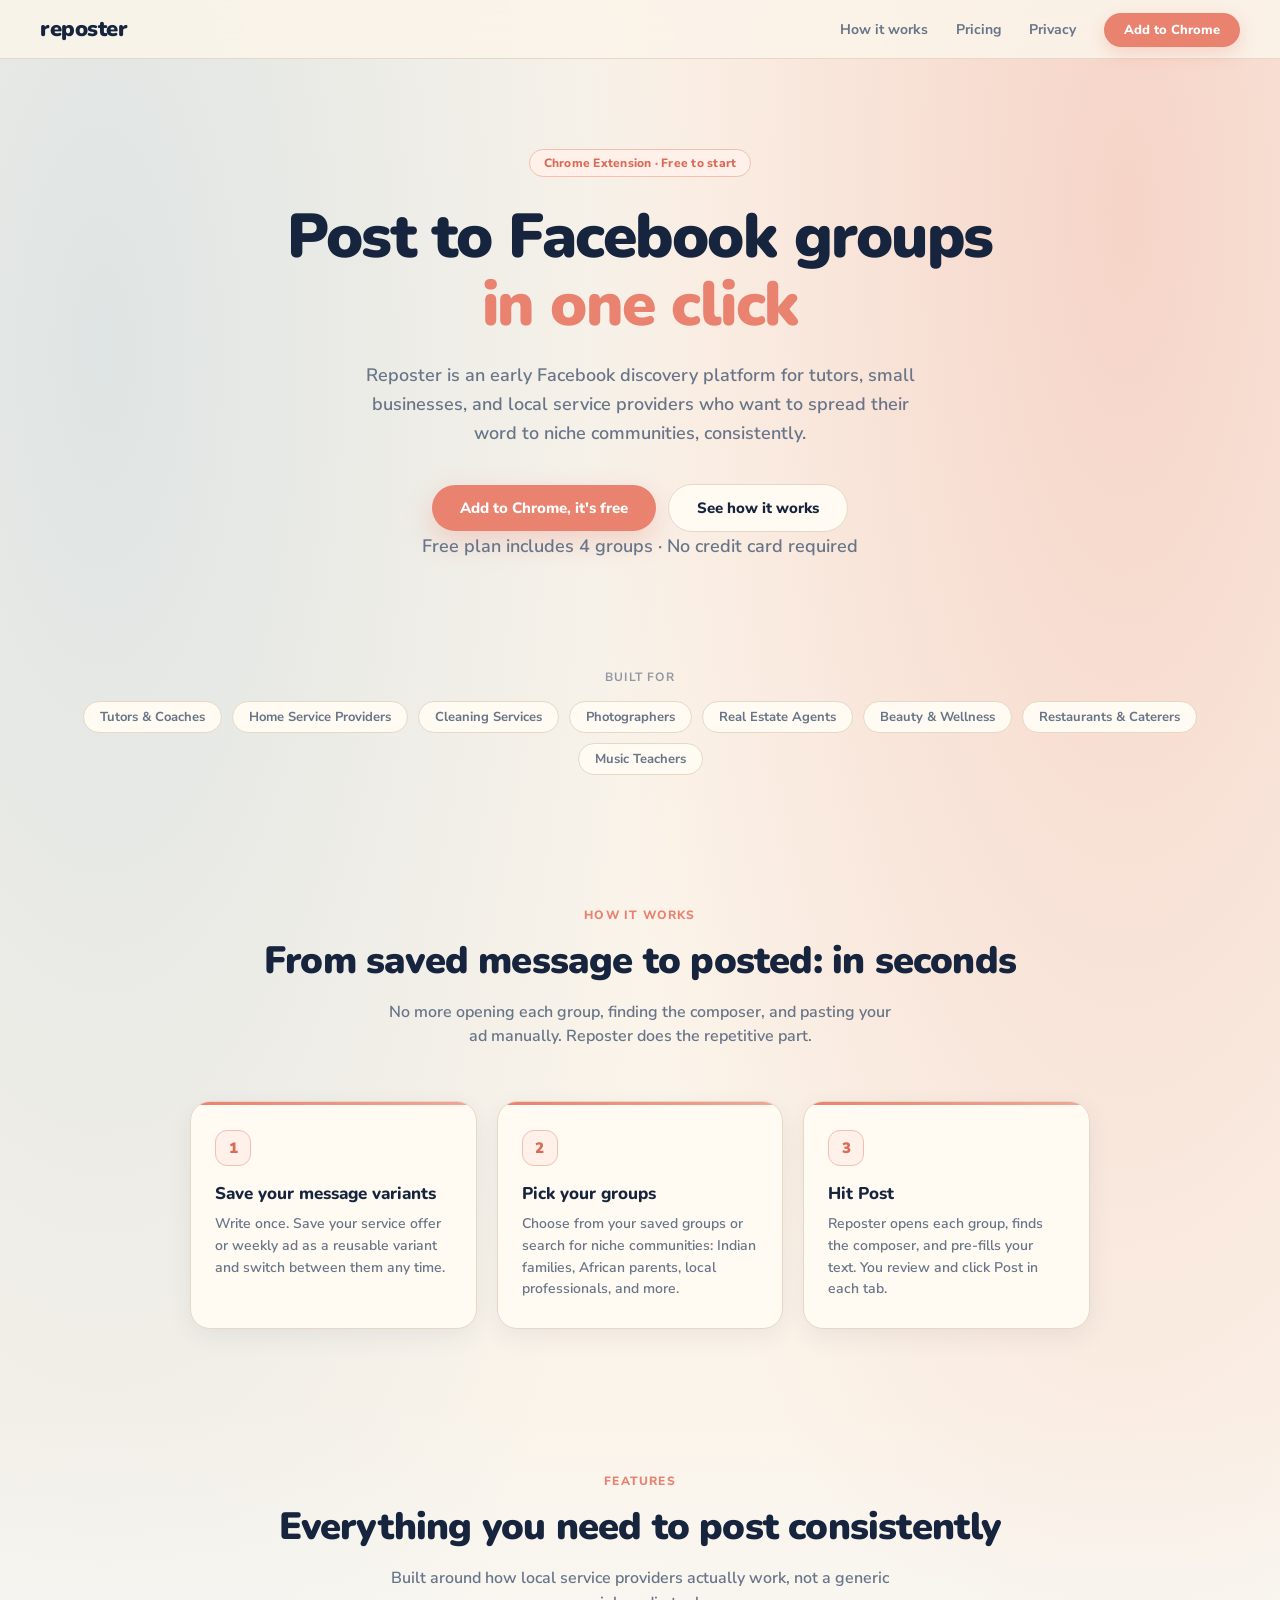
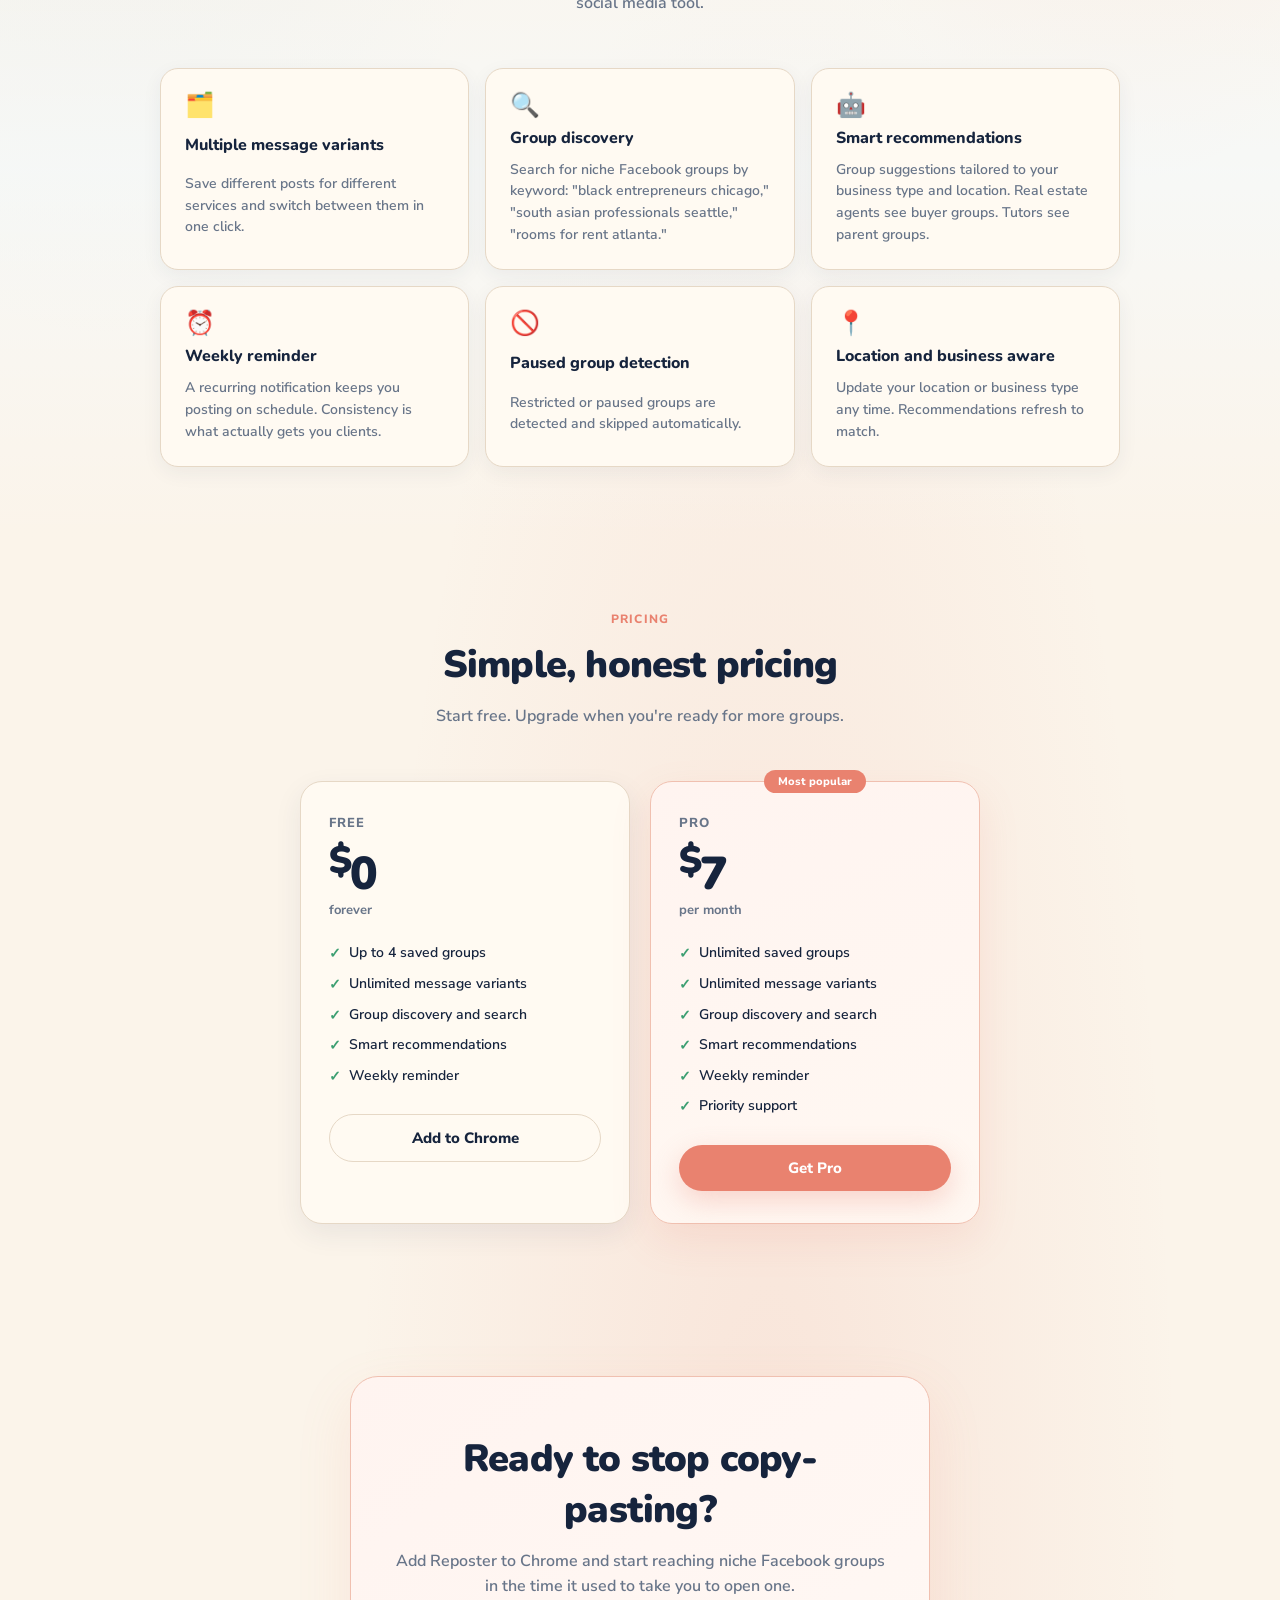
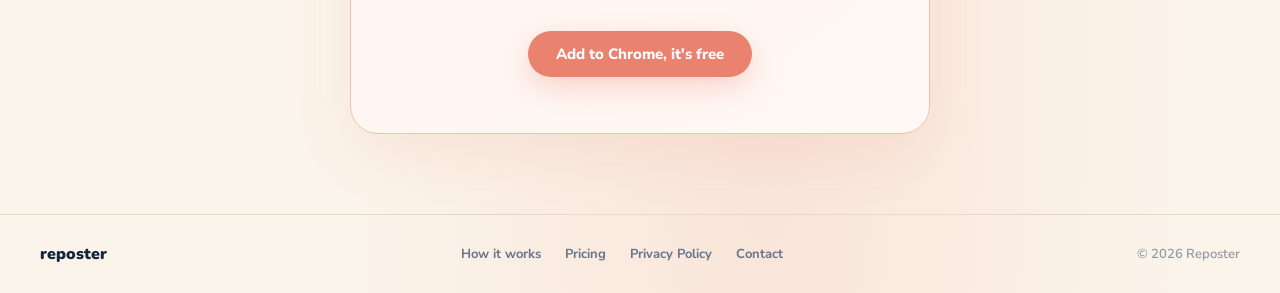
==== index.html @ fd24eb5d "add dashboard, auth, site pages, paid tier" ====
<!DOCTYPE html>
<html lang="en">
<head>
  <meta charset="UTF-8" />
  <meta name="viewport" content="width=device-width, initial-scale=1.0" />
  <title>Reposter — Post to Facebook Groups in One Click</title>
  <meta name="description" content="Reposter helps tutors, small businesses, and local service providers reach niche Facebook groups consistently." />
  <link rel="preconnect" href="https://fonts.googleapis.com" />
  <link href="https://fonts.googleapis.com/css2?family=Nunito:wght@400;600;700;800;900&family=Nunito+Sans:wght@400;600;700&display=swap" rel="stylesheet" />
  <style>
    *, *::before, *::after { box-sizing: border-box; margin: 0; padding: 0; }

    :root {
      --bg: #fbf4ea;
      --surface: #fffaf2;
      --surface-2: #f4fbff;
      --border: #e6d8c6;
      --text: #16243d;
      --muted: #687589;
      --subtle: #9298a3;
      --accent: #4c8fbd;
      --accent-strong: #2d78b7;
      --accent-deep: #1f5f96;
      --coral: #e9826f;
      --coral-mid: #d96b57;
      --coral-soft: #fff0ea;
      --coral-border: #f0c0b0;
      --success: #3d9f72;
    }

    html { scroll-behavior: smooth; }

    body {
      font-family: "Nunito Sans", "Nunito", sans-serif;
      background:
        radial-gradient(ellipse at 8% 10%, rgba(94,158,199,0.18) 0%, transparent 36%),
        radial-gradient(ellipse at 88% 6%, rgba(233,130,111,0.28) 0%, transparent 34%),
        radial-gradient(ellipse at 60% 92%, rgba(233,130,111,0.14) 0%, transparent 38%),
        var(--bg);
      color: var(--text);
      min-height: 100vh;
      overflow-x: hidden;
    }

    a { color: var(--accent); text-decoration: none; }
    a:hover { color: var(--accent-deep); }

    /* NAV */
    nav {
      position: sticky;
      top: 0;
      z-index: 50;
      display: flex;
      align-items: center;
      justify-content: space-between;
      padding: 14px 40px;
      background: rgba(251,244,234,0.88);
      backdrop-filter: blur(12px);
      border-bottom: 1px solid var(--border);
    }

    .nav-brand {
      font-family: "Nunito", sans-serif;
      font-size: 22px;
      font-weight: 900;
      color: var(--text);
      letter-spacing: -0.5px;
    }

    .nav-links {
      display: flex;
      align-items: center;
      gap: 28px;
      font-size: 14px;
      font-weight: 700;
      list-style: none;
    }

    .nav-links a { color: var(--muted); }
    .nav-links a:hover { color: var(--text); }

    .nav-cta {
      padding: 8px 20px;
      background: var(--coral);
      color: white !important;
      border-radius: 999px;
      font-weight: 800;
      font-size: 13px;
      box-shadow: 0 6px 18px rgba(233,130,111,0.28);
      transition: background 0.15s;
    }

    .nav-cta:hover { background: var(--coral-mid) !important; color: white !important; }

    /* HERO */
    .hero {
      max-width: 820px;
      margin: 0 auto;
      padding: 90px 32px 72px;
      text-align: center;
    }

    .hero-badge {
      display: inline-flex;
      align-items: center;
      gap: 6px;
      padding: 5px 14px;
      background: var(--coral-soft);
      border: 1px solid var(--coral-border);
      border-radius: 999px;
      font-size: 12px;
      font-weight: 800;
      color: var(--coral-mid);
      margin-bottom: 26px;
      letter-spacing: 0.02em;
    }

    .hero h1 {
      font-family: "Nunito", sans-serif;
      font-size: clamp(36px, 6vw, 62px);
      font-weight: 900;
      line-height: 1.1;
      letter-spacing: -1.5px;
      margin-bottom: 22px;
      color: var(--text);
    }

    .hero h1 em {
      font-style: normal;
      color: var(--coral);
    }

    .hero p {
      font-size: 18px;
      color: var(--muted);
      line-height: 1.6;
      max-width: 580px;
      margin: 0 auto 36px;
      font-weight: 600;
    }

    .hero-actions {
      display: flex;
      align-items: center;
      justify-content: center;
      gap: 12px;
      flex-wrap: wrap;
    }

    .btn-primary {
      padding: 13px 28px;
      background: var(--coral);
      color: white;
      border-radius: 999px;
      font-weight: 800;
      font-size: 15px;
      box-shadow: 0 10px 28px rgba(233,130,111,0.3);
      transition: transform 0.15s, background 0.15s;
      display: inline-block;
    }

    .btn-primary:hover {
      color: white;
      background: var(--coral-mid);
      transform: translateY(-1px);
    }

    .btn-secondary {
      padding: 13px 28px;
      background: var(--surface);
      color: var(--text);
      border: 1px solid var(--border);
      border-radius: 999px;
      font-weight: 800;
      font-size: 15px;
      transition: border-color 0.15s, background 0.15s;
      display: inline-block;
    }

    .btn-secondary:hover {
      color: var(--text);
      background: #edf8fc;
      border-color: #b9d4e3;
    }

    .hero-note {
      margin-top: 18px;
      font-size: 13px;
      color: var(--subtle);
      font-weight: 600;
    }

    /* PROOF STRIP */
    .proof-strip {
      text-align: center;
      padding: 0 32px 60px;
    }

    .proof-strip p {
      font-size: 12px;
      color: var(--subtle);
      font-weight: 700;
      margin-bottom: 16px;
      text-transform: uppercase;
      letter-spacing: 0.1em;
    }

    .proof-pills {
      display: flex;
      flex-wrap: wrap;
      justify-content: center;
      gap: 10px;
    }

    .proof-pill {
      padding: 6px 16px;
      background: var(--surface);
      border: 1px solid var(--border);
      border-radius: 999px;
      font-size: 13px;
      font-weight: 700;
      color: var(--muted);
    }

    /* SECTIONS */
    section { padding: 72px 32px; }

    .section-label {
      text-align: center;
      font-size: 12px;
      font-weight: 800;
      color: var(--coral);
      text-transform: uppercase;
      letter-spacing: 0.1em;
      margin-bottom: 12px;
    }

    h2 {
      font-family: "Nunito", sans-serif;
      font-size: clamp(26px, 4vw, 38px);
      font-weight: 900;
      letter-spacing: -0.8px;
      text-align: center;
      margin-bottom: 14px;
    }

    .section-sub {
      text-align: center;
      color: var(--muted);
      font-size: 16px;
      font-weight: 600;
      max-width: 520px;
      margin: 0 auto 52px;
      line-height: 1.55;
    }

    /* HOW IT WORKS */
    .steps {
      display: grid;
      grid-template-columns: repeat(auto-fit, minmax(220px, 1fr));
      gap: 20px;
      max-width: 900px;
      margin: 0 auto;
    }

    .step {
      background: var(--surface);
      border: 1px solid var(--border);
      border-radius: 20px;
      padding: 28px 24px;
      box-shadow: 0 8px 24px rgba(41,54,83,0.07);
      position: relative;
      overflow: hidden;
    }

    .step::before {
      content: "";
      position: absolute;
      top: 0; left: 0; right: 0;
      height: 3px;
      background: linear-gradient(90deg, var(--coral), #f0a896);
    }

    .step-num {
      width: 36px;
      height: 36px;
      border-radius: 12px;
      background: var(--coral-soft);
      border: 1px solid var(--coral-border);
      display: flex;
      align-items: center;
      justify-content: center;
      font-size: 15px;
      font-weight: 900;
      color: var(--coral-mid);
      margin-bottom: 16px;
    }

    .step h3 {
      font-family: "Nunito", sans-serif;
      font-size: 17px;
      font-weight: 800;
      margin-bottom: 8px;
    }

    .step p {
      font-size: 14px;
      color: var(--muted);
      line-height: 1.55;
      font-weight: 600;
    }

    /* FEATURES */
    .features-bg {
      background: linear-gradient(180deg, transparent, rgba(244,251,255,0.6), transparent);
    }

    .features-grid {
      display: grid;
      grid-template-columns: repeat(auto-fit, minmax(260px, 1fr));
      gap: 16px;
      max-width: 960px;
      margin: 0 auto;
    }

    .feature {
      background: var(--surface);
      border: 1px solid var(--border);
      border-radius: 18px;
      padding: 24px;
      box-shadow: 0 6px 20px rgba(41,54,83,0.06);
      display: grid;
      gap: 10px;
    }

    .feature-icon { font-size: 24px; line-height: 1; }

    .feature h3 {
      font-family: "Nunito", sans-serif;
      font-size: 16px;
      font-weight: 800;
    }

    .feature p {
      font-size: 14px;
      color: var(--muted);
      line-height: 1.55;
      font-weight: 600;
    }

    /* PRICING */
    .pricing-grid {
      display: grid;
      grid-template-columns: repeat(auto-fit, minmax(280px, 1fr));
      gap: 20px;
      max-width: 680px;
      margin: 0 auto;
    }

    .plan {
      background: var(--surface);
      border: 1px solid var(--border);
      border-radius: 22px;
      padding: 32px 28px;
      box-shadow: 0 10px 28px rgba(41,54,83,0.08);
    }

    .plan.featured {
      background: linear-gradient(160deg, #fff4f0, #fff8f2);
      border-color: var(--coral-border);
      box-shadow: 0 16px 40px rgba(233,130,111,0.14);
      position: relative;
    }

    .plan-badge {
      position: absolute;
      top: -12px;
      left: 50%;
      transform: translateX(-50%);
      padding: 4px 14px;
      background: var(--coral);
      color: white;
      border-radius: 999px;
      font-size: 11px;
      font-weight: 800;
      white-space: nowrap;
    }

    .plan-name {
      font-size: 13px;
      font-weight: 800;
      color: var(--muted);
      text-transform: uppercase;
      letter-spacing: 0.08em;
      margin-bottom: 10px;
    }

    .plan-price {
      font-family: "Nunito", sans-serif;
      font-size: 46px;
      font-weight: 900;
      letter-spacing: -2px;
      line-height: 1;
      margin-bottom: 4px;
    }

    .plan-period {
      font-size: 13px;
      color: var(--muted);
      font-weight: 700;
      margin-bottom: 24px;
    }

    .plan-features {
      list-style: none;
      display: grid;
      gap: 10px;
      margin-bottom: 28px;
    }

    .plan-features li {
      display: flex;
      align-items: flex-start;
      gap: 8px;
      font-size: 14px;
      font-weight: 600;
      color: var(--text);
      line-height: 1.4;
    }

    .plan-features li::before {
      content: "✓";
      color: var(--success);
      font-weight: 900;
      flex-shrink: 0;
      margin-top: 1px;
    }

    /* CTA */
    .cta-section {
      text-align: center;
      padding: 80px 32px;
    }

    .cta-card {
      max-width: 580px;
      margin: 0 auto;
      background: linear-gradient(145deg, #fff4f0, #fff8f4);
      border: 1px solid var(--coral-border);
      border-radius: 28px;
      padding: 56px 40px;
      box-shadow: 0 20px 56px rgba(233,130,111,0.12);
    }

    .cta-card h2 { margin-bottom: 14px; }

    .cta-card p {
      color: var(--muted);
      font-size: 16px;
      font-weight: 600;
      margin-bottom: 32px;
      line-height: 1.55;
    }

    /* FOOTER */
    footer {
      border-top: 1px solid var(--border);
      padding: 28px 40px;
      display: flex;
      align-items: center;
      justify-content: space-between;
      flex-wrap: wrap;
      gap: 12px;
    }

    .footer-brand {
      font-family: "Nunito", sans-serif;
      font-weight: 900;
      font-size: 16px;
      color: var(--text);
    }

    .footer-links {
      display: flex;
      gap: 24px;
      font-size: 13px;
      font-weight: 700;
    }

    .footer-links a { color: var(--muted); }
    .footer-links a:hover { color: var(--text); }

    .footer-copy {
      font-size: 13px;
      color: var(--subtle);
      font-weight: 600;
    }

    /* ANIMATIONS */
    @keyframes fadeUp {
      from { opacity: 0; transform: translateY(22px); }
      to   { opacity: 1; transform: translateY(0); }
    }

    .hero-badge   { animation: fadeUp 0.5s ease both; }
    .hero h1      { animation: fadeUp 0.5s ease 0.1s both; }
    .hero p       { animation: fadeUp 0.5s ease 0.2s both; }
    .hero-actions { animation: fadeUp 0.5s ease 0.3s both; }
    .hero-note    { animation: fadeUp 0.5s ease 0.4s both; }

    @media (max-width: 600px) {
      nav { padding: 12px 20px; }
      .nav-links { gap: 14px; }
      section { padding: 52px 20px; }
      .cta-card { padding: 36px 24px; }
      footer { flex-direction: column; text-align: center; padding: 24px 20px; }
    }
  </style>
</head>
<body>

  <nav>
    <span class="nav-brand">reposter</span>
    <ul class="nav-links">
      <li><a href="#how-it-works">How it works</a></li>
      <li><a href="#pricing">Pricing</a></li>
      <li><a href="privacy.html">Privacy</a></li>
      <li><a href="https://chromewebstore.google.com" class="nav-cta">Add to Chrome</a></li>
    </ul>
  </nav>

  <!-- HERO -->
  <section class="hero">
    <div class="hero-badge">Chrome Extension · Free to start</div>
    <h1>Post to Facebook groups<br /><em>in one click</em></h1>
    <p>Reposter is an early Facebook discovery platform for tutors, small businesses, and local service providers who want to spread their word to niche communities, consistently.</p>
    <div class="hero-actions">
      <a href="https://chromewebstore.google.com" class="btn-primary">Add to Chrome, it's free</a>
      <a href="#how-it-works" class="btn-secondary">See how it works</a>
    </div>
    <p class="hero-note">Free plan includes 4 groups · No credit card required</p>
  </section>

  <!-- PROOF STRIP -->
  <div class="proof-strip">
    <p>Built for</p>
    <div class="proof-pills">
      <span class="proof-pill">Tutors &amp; Coaches</span>
      <span class="proof-pill">Home Service Providers</span>
      <span class="proof-pill">Cleaning Services</span>
      <span class="proof-pill">Photographers</span>
      <span class="proof-pill">Real Estate Agents</span>
      <span class="proof-pill">Beauty &amp; Wellness</span>
      <span class="proof-pill">Restaurants &amp; Caterers</span>
      <span class="proof-pill">Music Teachers</span>
    </div>
  </div>

  <!-- HOW IT WORKS -->
  <section id="how-it-works">
    <p class="section-label">How it works</p>
    <h2>From saved message to posted: in seconds</h2>
    <p class="section-sub">No more opening each group, finding the composer, and pasting your ad manually. Reposter does the repetitive part.</p>
    <div class="steps">
      <div class="step">
        <div class="step-num">1</div>
        <h3>Save your message variants</h3>
        <p>Write once. Save your service offer or weekly ad as a reusable variant and switch between them any time.</p>
      </div>
      <div class="step">
        <div class="step-num">2</div>
        <h3>Pick your groups</h3>
        <p>Choose from your saved groups or search for niche communities: Indian families, African parents, local professionals, and more.</p>
      </div>
      <div class="step">
        <div class="step-num">3</div>
        <h3>Hit Post</h3>
        <p>Reposter opens each group, finds the composer, and pre-fills your text. You review and click Post in each tab.</p>
      </div>
    </div>
  </section>

  <!-- FEATURES -->
  <section class="features-bg">
    <p class="section-label">Features</p>
    <h2>Everything you need to post consistently</h2>
    <p class="section-sub">Built around how local service providers actually work, not a generic social media tool.</p>
    <div class="features-grid">
      <div class="feature">
        <div class="feature-icon">🗂️</div>
        <h3>Multiple message variants</h3>
        <p>Save different posts for different services and switch between them in one click.</p>
      </div>
      <div class="feature">
        <div class="feature-icon">🔍</div>
        <h3>Group discovery</h3>
        <p>Search for niche Facebook groups by keyword: "black entrepreneurs chicago," "south asian professionals seattle," "rooms for rent atlanta."</p>
      </div>
      <div class="feature">
        <div class="feature-icon">🤖</div>
        <h3>Smart recommendations</h3>
        <p>Group suggestions tailored to your business type and location. Real estate agents see buyer groups. Tutors see parent groups.</p>
      </div>
      <div class="feature">
        <div class="feature-icon">⏰</div>
        <h3>Weekly reminder</h3>
        <p>A recurring notification keeps you posting on schedule. Consistency is what actually gets you clients.</p>
      </div>
      <div class="feature">
        <div class="feature-icon">🚫</div>
        <h3>Paused group detection</h3>
        <p>Restricted or paused groups are detected and skipped automatically.</p>
      </div>
      <div class="feature">
        <div class="feature-icon">📍</div>
        <h3>Location and business aware</h3>
        <p>Update your location or business type any time. Recommendations refresh to match.</p>
      </div>
    </div>
  </section>

  <!-- PRICING -->
  <section id="pricing">
    <p class="section-label">Pricing</p>
    <h2>Simple, honest pricing</h2>
    <p class="section-sub">Start free. Upgrade when you're ready for more groups.</p>
    <div class="pricing-grid">
      <div class="plan">
        <p class="plan-name">Free</p>
        <div class="plan-price"><sup>$</sup>0</div>
        <p class="plan-period">forever</p>
        <ul class="plan-features">
          <li>Up to 4 saved groups</li>
          <li>Unlimited message variants</li>
          <li>Group discovery and search</li>
          <li>Smart recommendations</li>
          <li>Weekly reminder</li>
        </ul>
        <a href="https://chromewebstore.google.com" class="btn-secondary" style="display:block;text-align:center;">Add to Chrome</a>
      </div>
      <div class="plan featured">
        <div class="plan-badge">Most popular</div>
        <p class="plan-name">Pro</p>
        <div class="plan-price"><sup>$</sup>7</div>
        <p class="plan-period">per month</p>
        <ul class="plan-features">
          <li>Unlimited saved groups</li>
          <li>Unlimited message variants</li>
          <li>Group discovery and search</li>
          <li>Smart recommendations</li>
          <li>Weekly reminder</li>
          <li>Priority support</li>
        </ul>
        <a href="https://chromewebstore.google.com" class="btn-primary" style="display:block;text-align:center;">Get Pro</a>
      </div>
    </div>
  </section>

  <!-- CTA -->
  <section class="cta-section">
    <div class="cta-card">
      <h2>Ready to stop copy-pasting?</h2>
      <p>Add Reposter to Chrome and start reaching niche Facebook groups in the time it used to take you to open one.</p>
      <a href="https://chromewebstore.google.com" class="btn-primary">Add to Chrome, it's free</a>
    </div>
  </section>

  <footer>
    <span class="footer-brand">reposter</span>
    <div class="footer-links">
      <a href="#how-it-works">How it works</a>
      <a href="#pricing">Pricing</a>
      <a href="privacy.html">Privacy Policy</a>
      <a href="mailto:noorps006@gmail.com">Contact</a>
    </div>
    <span class="footer-copy">© 2026 Reposter</span>
  </footer>

</body>
</html>
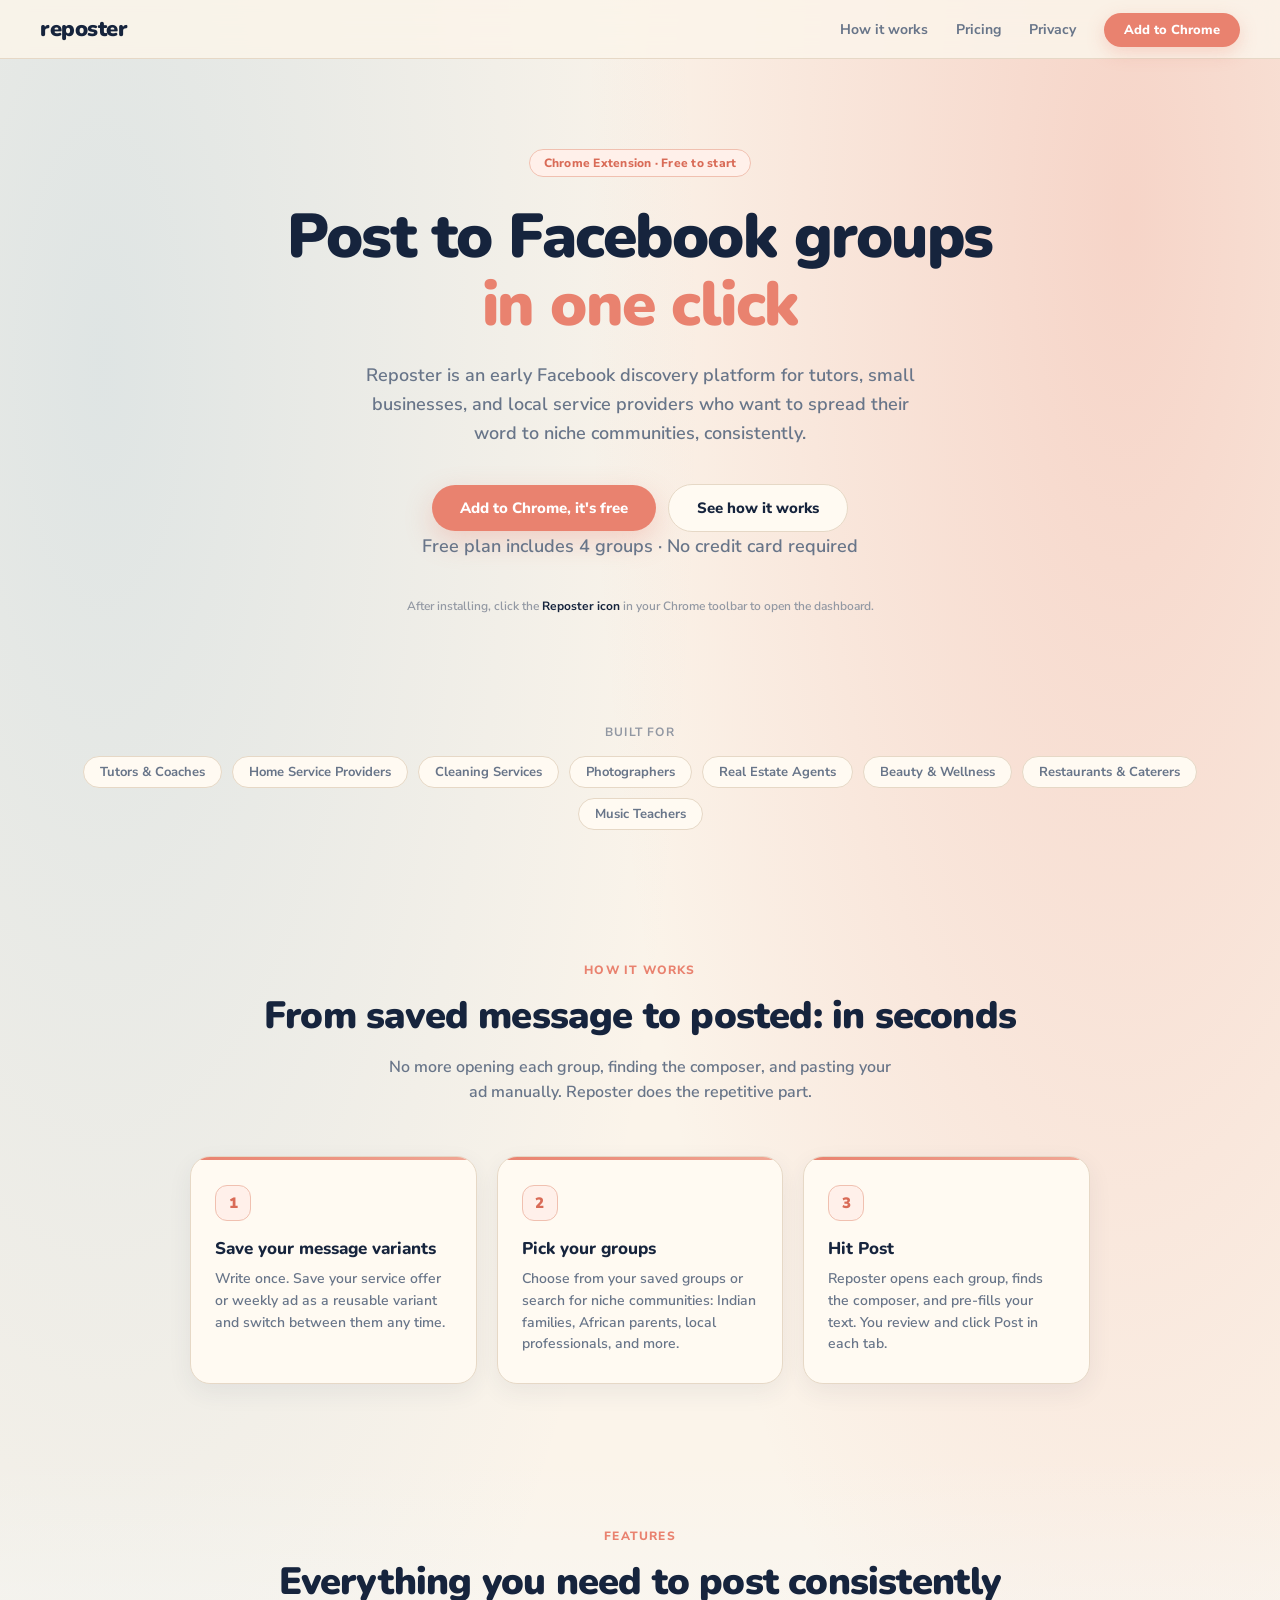
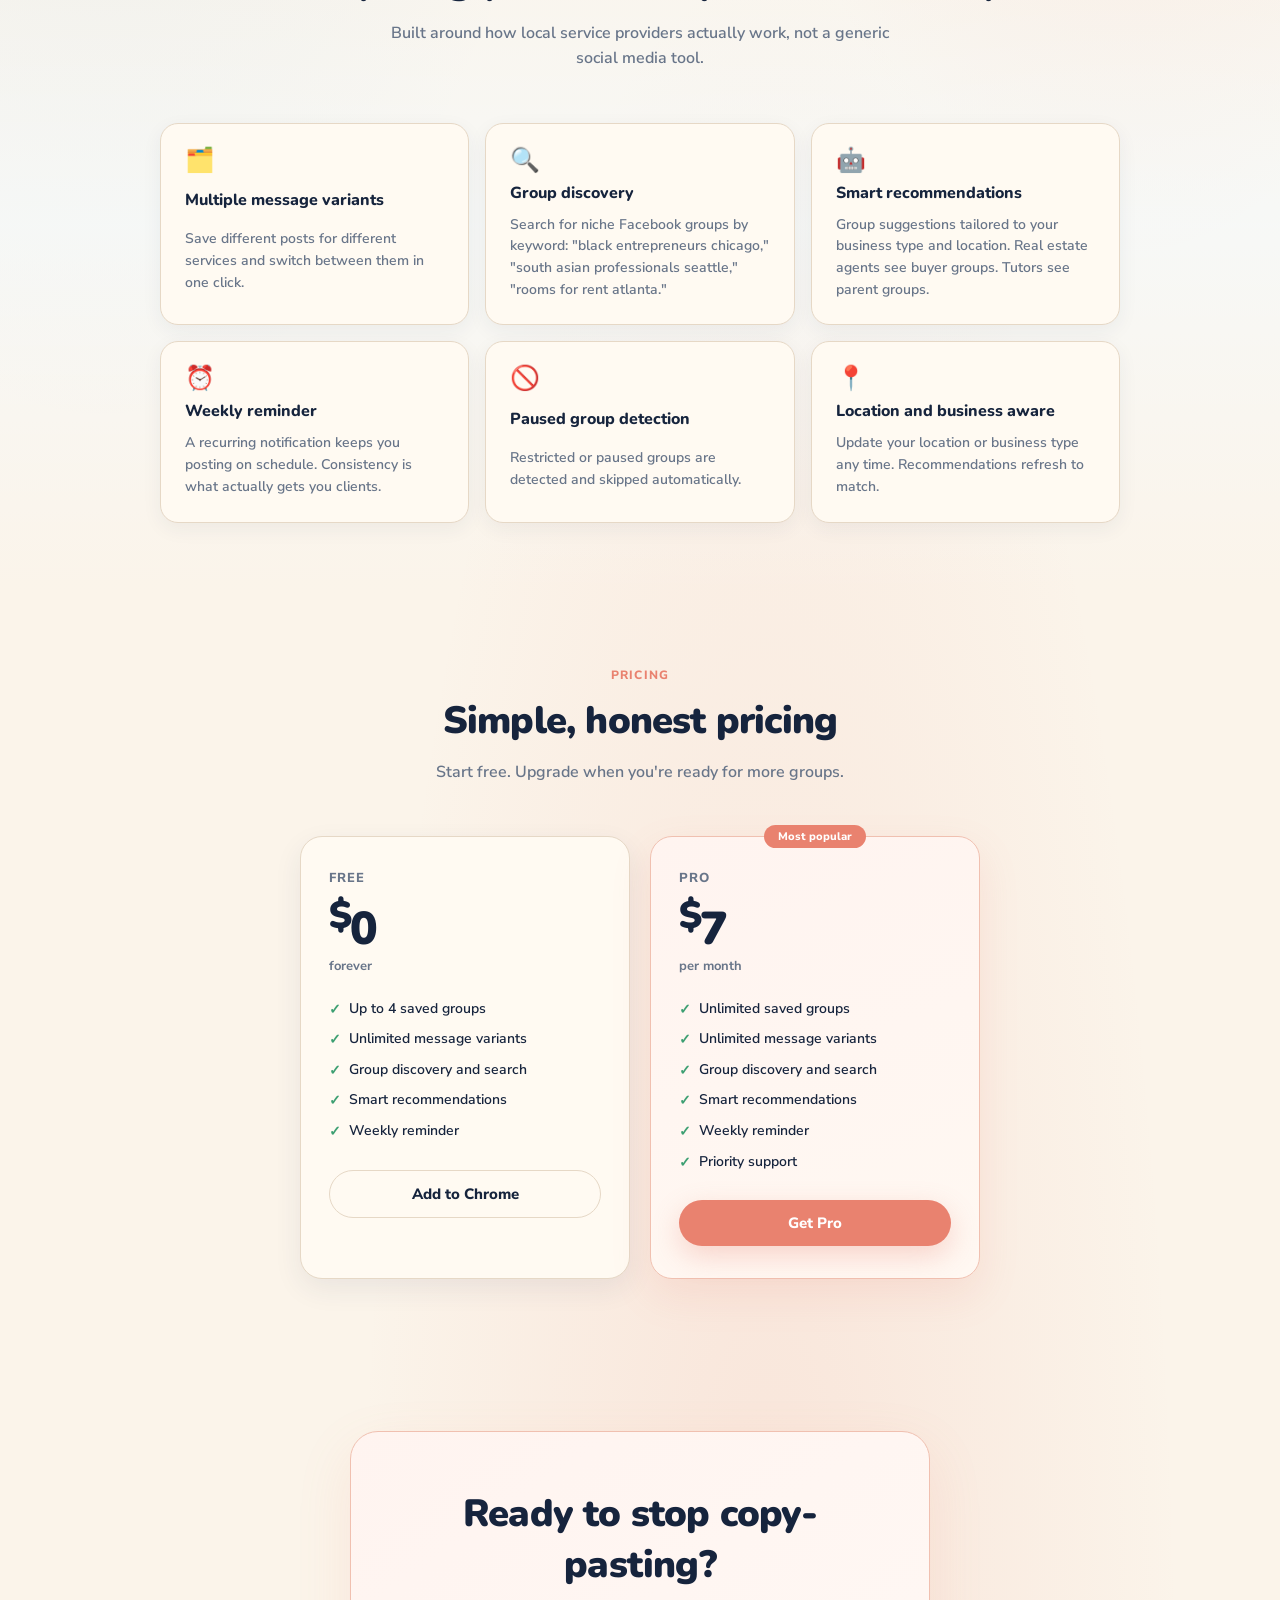
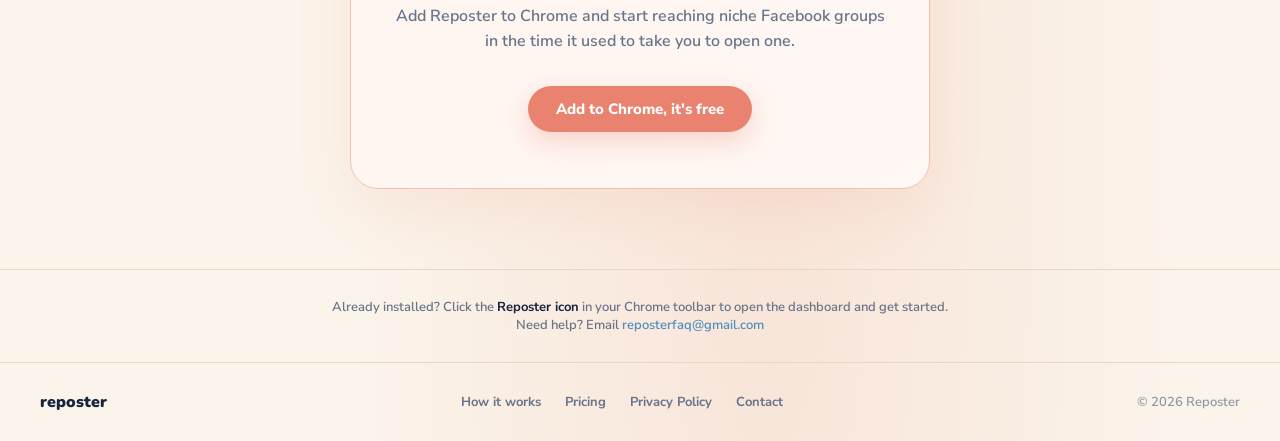
==== commit 54c2275e: "add post-install guidance for new users" ====
--- a/index.html
+++ b/index.html
@@ -525,7 +525,7 @@
       <li><a href="#how-it-works">How it works</a></li>
       <li><a href="#pricing">Pricing</a></li>
       <li><a href="privacy.html">Privacy</a></li>
-      <li><a href="https://chromewebstore.google.com" class="nav-cta">Add to Chrome</a></li>
+      <li><a href="https://chromewebstore.google.com/detail/reposter/klcefljmljgkojnjffjhpbmocnjdphlp" class="nav-cta">Add to Chrome</a></li>
     </ul>
   </nav>
 
@@ -535,10 +535,11 @@
     <h1>Post to Facebook groups<br /><em>in one click</em></h1>
     <p>Reposter is an early Facebook discovery platform for tutors, small businesses, and local service providers who want to spread their word to niche communities, consistently.</p>
     <div class="hero-actions">
-      <a href="https://chromewebstore.google.com" class="btn-primary">Add to Chrome, it's free</a>
+      <a href="https://chromewebstore.google.com/detail/reposter/klcefljmljgkojnjffjhpbmocnjdphlp" class="btn-primary">Add to Chrome, it's free</a>
       <a href="#how-it-works" class="btn-secondary">See how it works</a>
     </div>
     <p class="hero-note">Free plan includes 4 groups · No credit card required</p>
+    <p style="margin-top:10px;font-size:12px;color:var(--subtle);font-weight:600;">After installing, click the <strong style="color:var(--text);">Reposter icon</strong> in your Chrome toolbar to open the dashboard.</p>
   </section>
 
   <!-- PROOF STRIP -->
@@ -636,7 +637,7 @@
           <li>Smart recommendations</li>
           <li>Weekly reminder</li>
         </ul>
-        <a href="https://chromewebstore.google.com" class="btn-secondary" style="display:block;text-align:center;">Add to Chrome</a>
+        <a href="https://chromewebstore.google.com/detail/reposter/klcefljmljgkojnjffjhpbmocnjdphlp" class="btn-secondary" style="display:block;text-align:center;">Add to Chrome</a>
       </div>
       <div class="plan featured">
         <div class="plan-badge">Most popular</div>
@@ -651,7 +652,7 @@
           <li>Weekly reminder</li>
           <li>Priority support</li>
         </ul>
-        <a href="https://chromewebstore.google.com" class="btn-primary" style="display:block;text-align:center;">Get Pro</a>
+        <a href="https://chromewebstore.google.com/detail/reposter/klcefljmljgkojnjffjhpbmocnjdphlp" class="btn-primary" style="display:block;text-align:center;">Get Pro</a>
       </div>
     </div>
   </section>
@@ -661,20 +662,26 @@
     <div class="cta-card">
       <h2>Ready to stop copy-pasting?</h2>
       <p>Add Reposter to Chrome and start reaching niche Facebook groups in the time it used to take you to open one.</p>
-      <a href="https://chromewebstore.google.com" class="btn-primary">Add to Chrome, it's free</a>
+      <a href="https://chromewebstore.google.com/detail/reposter/klcefljmljgkojnjffjhpbmocnjdphlp" class="btn-primary">Add to Chrome, it's free</a>
     </div>
   </section>
 
+  <div style="text-align:center;padding:28px 32px;border-top:1px solid var(--border);">
+    <p style="font-size:13px;color:var(--muted);font-weight:600;">
+      Already installed? Click the <strong style="color:var(--text);">Reposter icon</strong> in your Chrome toolbar to open the dashboard and get started.
+      <br/>Need help? Email <a href="mailto:reposterfaq@gmail.com" style="color:var(--accent);">reposterfaq@gmail.com</a>
+    </p>
+  </div>
   <footer>
     <span class="footer-brand">reposter</span>
     <div class="footer-links">
       <a href="#how-it-works">How it works</a>
       <a href="#pricing">Pricing</a>
       <a href="privacy.html">Privacy Policy</a>
-      <a href="mailto:noorps006@gmail.com">Contact</a>
+      <a href="mailto:reposterfaq@gmail.com">Contact</a>
     </div>
     <span class="footer-copy">© 2026 Reposter</span>
   </footer>
 
 </body>
-</html>
+</html>
